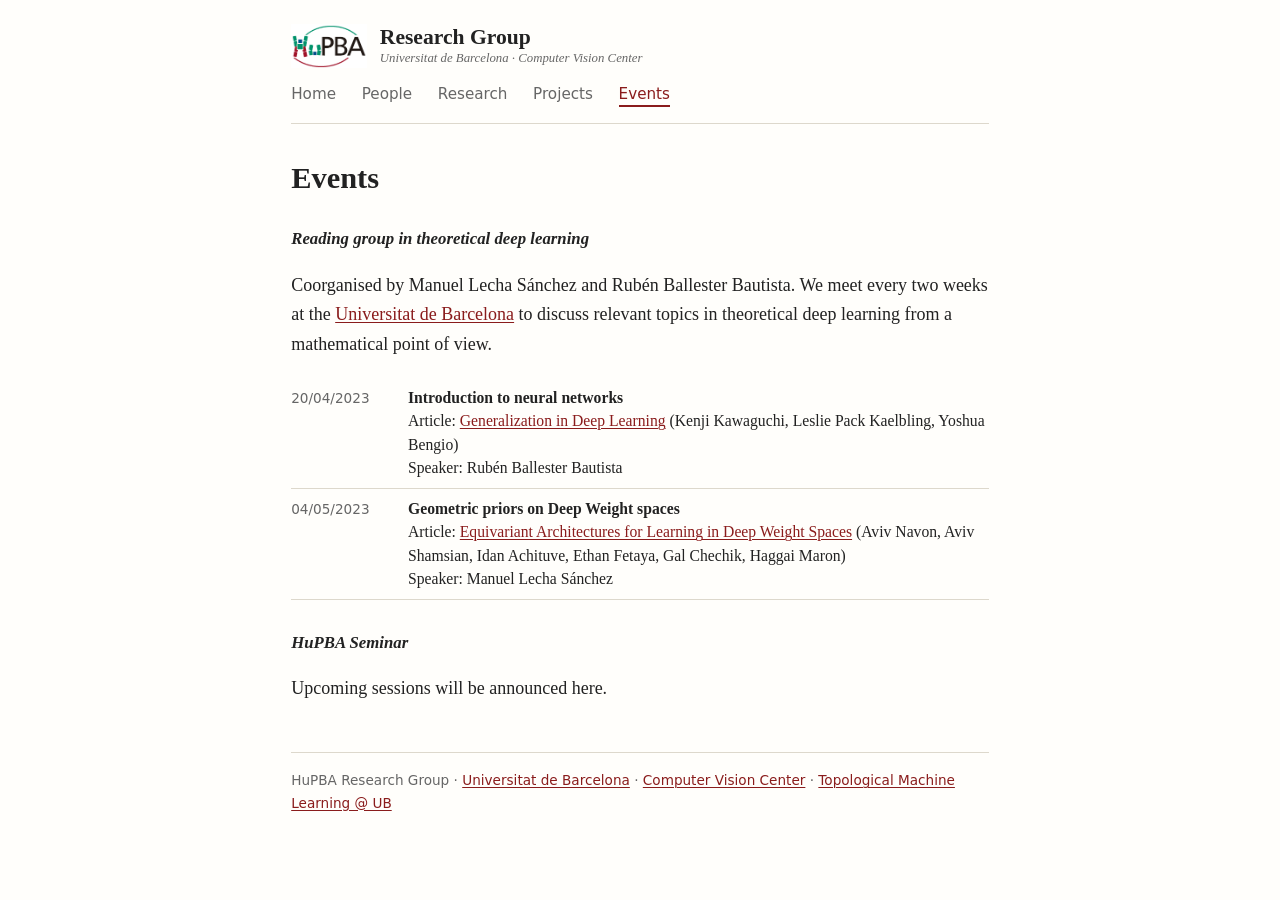
==== events.html @ 621f5a28 "Redisseny: format acadèmic multipàgina" ====
<!doctype html>
<html lang="en">
<head>
  <meta charset="utf-8">
  <meta name="viewport" content="width=device-width, initial-scale=1">
  <title>Events · HuPBA Research Group</title>
  <meta name="description" content="HuPBA is a research group in deep learning and computer vision at the Universitat de Barcelona and the Computer Vision Center.">
  <link rel="icon" href="assets/img/logo.png">
  <link rel="stylesheet" href="assets/style.css">
</head>
<body>
<div class="page">
  <header>
    <a class="brand" href="index.html"><img src="assets/img/logo.png" alt="HuPBA"><span>Research Group<small>Universitat de Barcelona · Computer Vision Center</small></span></a>
    <nav>
      <a href="index.html">Home</a>
      <a href="people.html">People</a>
      <a href="research.html">Research</a>
      <a href="projects.html">Projects</a>
      <a href="events.html" aria-current="page">Events</a>
    </nav>
  </header>
  <main>
    <h1>Events</h1>

    <h3>Reading group in theoretical deep learning</h3>
    <p>Coorganised by Manuel Lecha Sánchez and Rubén Ballester Bautista. We meet every two weeks at the <a href="https://mat.ub.edu/en/" rel="noopener">Universitat de Barcelona</a> to discuss relevant topics in theoretical deep learning from a mathematical point of view.</p>
    <ul class="projects">
      <li><span class="yr">20/04/2023</span><span><strong>Introduction to neural networks</strong><br>Article: <a href="https://arxiv.org/abs/1710.05468" rel="noopener">Generalization in Deep Learning</a> (Kenji Kawaguchi, Leslie Pack Kaelbling, Yoshua Bengio)<br>Speaker: Rubén Ballester Bautista</span></li>
      <li><span class="yr">04/05/2023</span><span><strong>Geometric priors on Deep Weight spaces</strong><br>Article: <a href="https://arxiv.org/abs/2301.12780" rel="noopener">Equivariant Architectures for Learning in Deep Weight Spaces</a> (Aviv Navon, Aviv Shamsian, Idan Achituve, Ethan Fetaya, Gal Chechik, Haggai Maron)<br>Speaker: Manuel Lecha Sánchez</span></li>
    </ul>
    <h3>HuPBA Seminar</h3>
    <p>Upcoming sessions will be announced here.</p>
  </main>
  <footer>
    HuPBA Research Group · <a href="https://www.ub.edu" rel="noopener">Universitat de Barcelona</a> · <a href="https://cvc.uab.es" rel="noopener">Computer Vision Center</a> · <a href="https://ub.edu/tml_ub" rel="noopener">Topological Machine Learning @ UB</a>
  </footer>
</div>
</body>
</html>
---- assets/style.css ----
:root{--bg:#fffefb;--fg:#222;--muted:#666;--accent:#8a1c1c;--line:#ddd8cc}
@media (prefers-color-scheme:dark){:root{--bg:#171614;--fg:#e6e3dc;--muted:#a39f95;--accent:#e08a7e;--line:#33312c}}
*{box-sizing:border-box}
html{scroll-padding-top:1rem}
body{margin:0;background:var(--bg);color:var(--fg);font:18px/1.65 Charter,"Iowan Old Style",Georgia,serif}
.page{max-width:46rem;margin:0 auto;padding:1.5rem 1.2rem 3rem}
a{color:var(--accent);text-decoration-thickness:1px;text-underline-offset:2px}
header{margin-bottom:2.2rem;border-bottom:1px solid var(--line);padding-bottom:1rem}
.brand{display:flex;align-items:center;gap:.8rem;text-decoration:none;color:var(--fg);margin-bottom:.9rem}
.brand img{height:44px;width:auto}
.brand span{font-size:1.35rem;font-weight:700;line-height:1.2}
.brand small{display:block;font-weight:400;font-size:.8rem;color:var(--muted);font-style:italic}
nav{font-family:system-ui,-apple-system,sans-serif;font-size:.95rem}
nav a{margin-right:1.3rem;color:var(--muted);text-decoration:none}
nav a:hover,nav a[aria-current]{color:var(--accent)}
nav a[aria-current]{border-bottom:2px solid var(--accent);padding-bottom:2px}
h1{font-size:1.9rem;line-height:1.2;margin:0 0 1.2rem}
h2{font-size:1.3rem;margin:2rem 0 .5rem}
h3{font-size:1.05rem;margin:1.8rem 0 .6rem;font-style:italic;font-weight:600}
.lead{font-size:1.15rem}
.topic{margin:0 0 2rem}
.topic h3{font-style:normal;font-size:1.25rem;margin-top:0}
.topic p{margin:.5rem 0}
.topic ul,main ul:not(.people):not(.projects){padding-left:1.2rem;margin:.3rem 0 .8rem}
.people{list-style:none;margin:0;padding:0;columns:2;column-gap:2rem}
.people li{break-inside:avoid;margin:0 0 .7rem}
.people a,.people .np{display:flex;align-items:center;gap:.8rem;text-decoration:none;color:var(--fg)}
.people a:hover span:last-child{color:var(--accent)}
.people img,.people .ph{width:48px;height:48px;border-radius:50%;object-fit:cover;object-position:50% 20%;flex:none;background:var(--line)}
.people .ph{display:flex;align-items:center;justify-content:center;font:600 .9rem system-ui,sans-serif;color:var(--muted)}
.projects{list-style:none;margin:0;padding:0}
.projects li{display:grid;grid-template-columns:6.5rem 1fr;gap:.8rem;padding:.5rem 0;border-bottom:1px solid var(--line);font-size:.98rem;line-height:1.5}
.projects .yr{color:var(--muted);font-family:system-ui,sans-serif;font-size:.85rem;padding-top:.15rem}
details{margin-top:1.2rem}
summary{cursor:pointer;color:var(--accent)}
footer{margin-top:3rem;padding-top:1rem;border-top:1px solid var(--line);color:var(--muted);font-size:.85rem;font-family:system-ui,sans-serif}
@media(max-width:560px){.people{columns:1}.projects li{grid-template-columns:1fr;gap:0}}
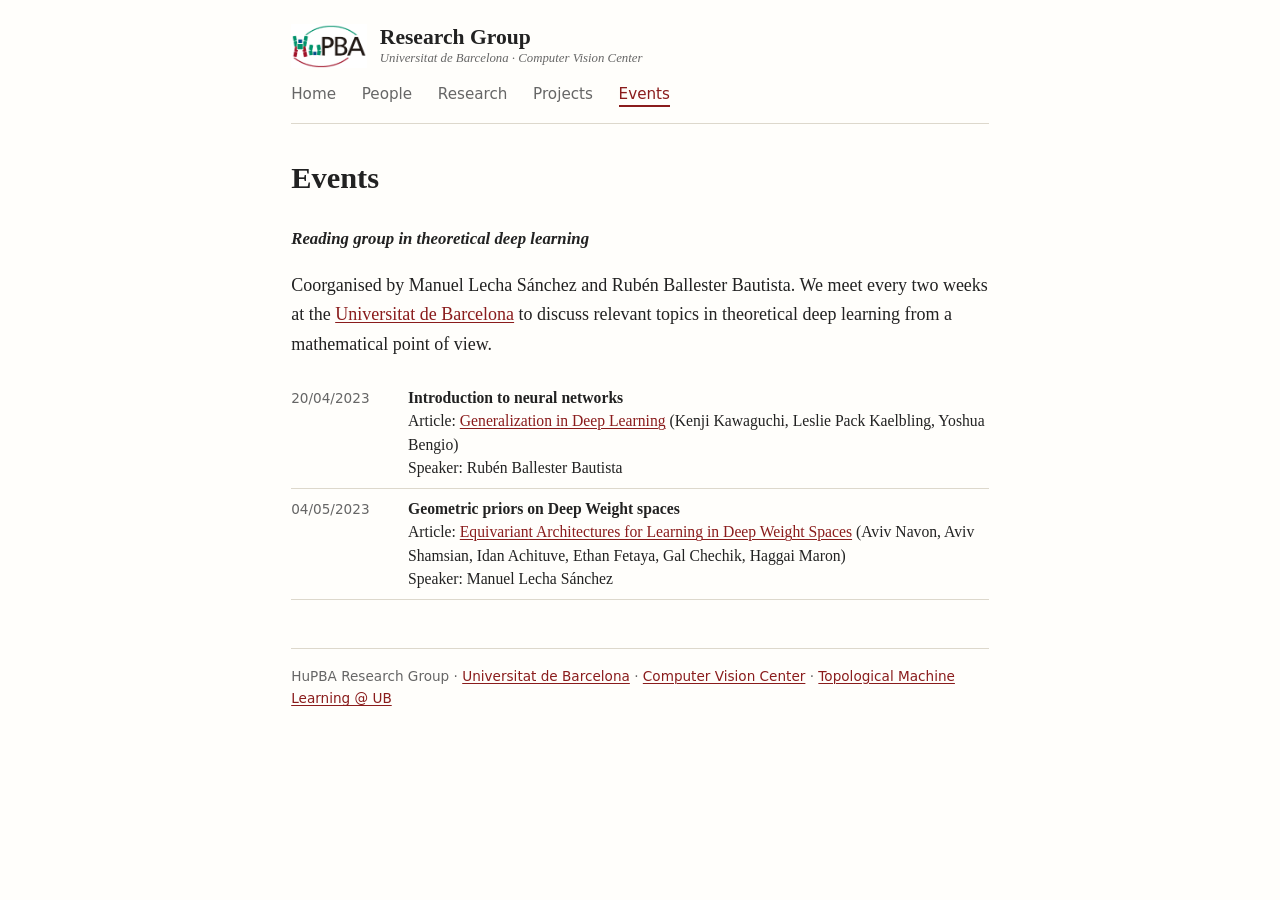
==== commit 8d36ebb6: "Base de treball: AGENTS/CLAUDE/DESIGN, agents, dades de persones i validació" ====
--- a/events.html
+++ b/events.html
@@ -29,8 +29,6 @@
       <li><span class="yr">20/04/2023</span><span><strong>Introduction to neural networks</strong><br>Article: <a href="https://arxiv.org/abs/1710.05468" rel="noopener">Generalization in Deep Learning</a> (Kenji Kawaguchi, Leslie Pack Kaelbling, Yoshua Bengio)<br>Speaker: Rubén Ballester Bautista</span></li>
       <li><span class="yr">04/05/2023</span><span><strong>Geometric priors on Deep Weight spaces</strong><br>Article: <a href="https://arxiv.org/abs/2301.12780" rel="noopener">Equivariant Architectures for Learning in Deep Weight Spaces</a> (Aviv Navon, Aviv Shamsian, Idan Achituve, Ethan Fetaya, Gal Chechik, Haggai Maron)<br>Speaker: Manuel Lecha Sánchez</span></li>
     </ul>
-    <h3>HuPBA Seminar</h3>
-    <p>Upcoming sessions will be announced here.</p>
   </main>
   <footer>
     HuPBA Research Group · <a href="https://www.ub.edu" rel="noopener">Universitat de Barcelona</a> · <a href="https://cvc.uab.es" rel="noopener">Computer Vision Center</a> · <a href="https://ub.edu/tml_ub" rel="noopener">Topological Machine Learning @ UB</a>
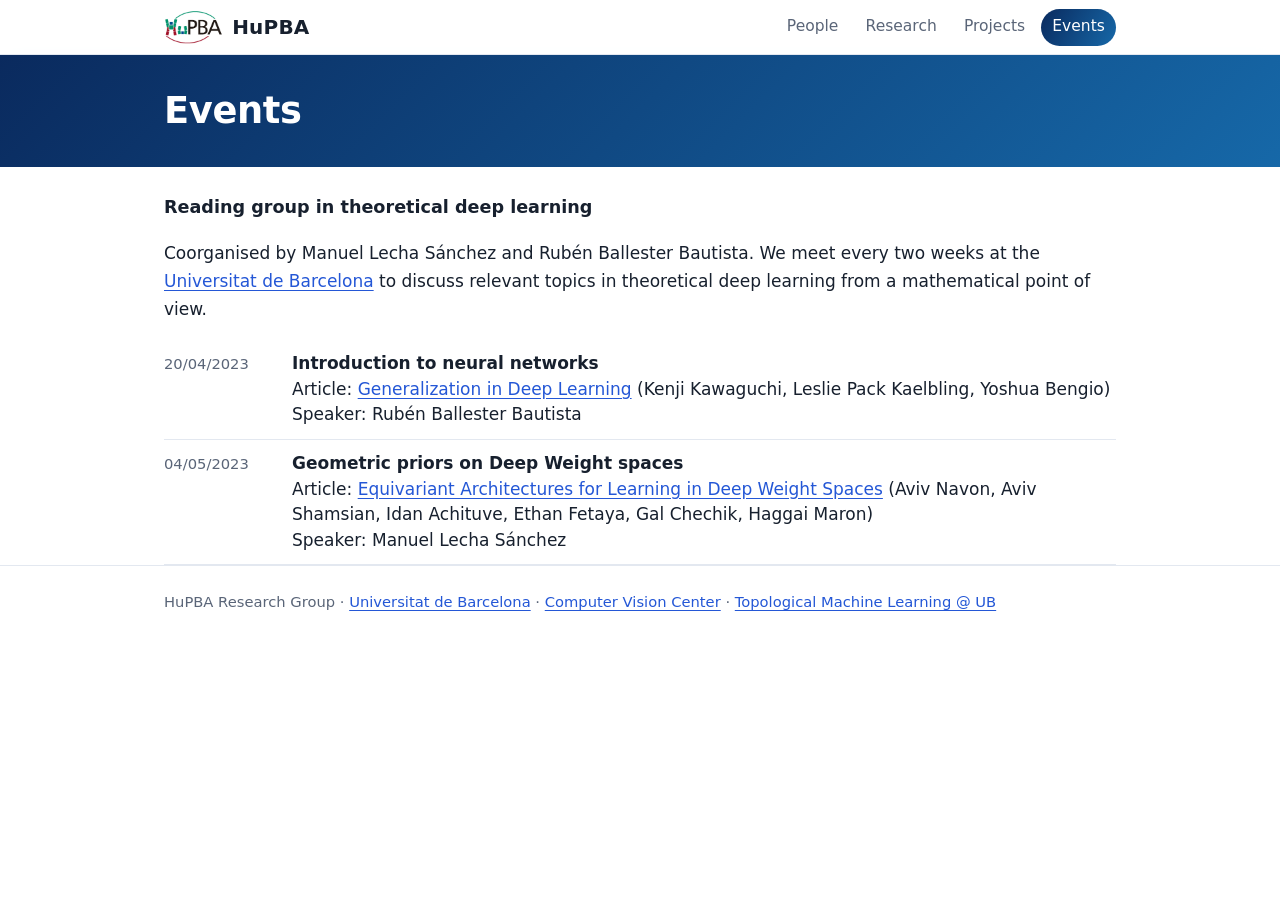
==== commit ea68d6f1: "Redisseny modern: degradats, il·lustració pròpia, menú visible, pàgines generades" ====
--- a/events.html
+++ b/events.html
@@ -9,30 +9,30 @@
   <link rel="stylesheet" href="assets/style.css">
 </head>
 <body>
-<div class="page">
-  <header>
-    <a class="brand" href="index.html"><img src="assets/img/logo.png" alt="HuPBA"><span>Research Group<small>Universitat de Barcelona · Computer Vision Center</small></span></a>
-    <nav>
-      <a href="index.html">Home</a>
+<a class="skip" href="#main">Skip to content</a>
+<header class="top">
+  <div class="wrap bar">
+    <a class="brand" href="index.html"><img src="assets/img/logo.png" alt="">HuPBA</a>
+    <nav aria-label="Main">
       <a href="people.html">People</a>
       <a href="research.html">Research</a>
       <a href="projects.html">Projects</a>
       <a href="events.html" aria-current="page">Events</a>
     </nav>
-  </header>
-  <main>
-    <h1>Events</h1>
-
+  </div>
+</header>
+<section class="band"><div class="wrap"><h1>Events</h1></div></section>
+<main id="main" class="wrap">
     <h3>Reading group in theoretical deep learning</h3>
     <p>Coorganised by Manuel Lecha Sánchez and Rubén Ballester Bautista. We meet every two weeks at the <a href="https://mat.ub.edu/en/" rel="noopener">Universitat de Barcelona</a> to discuss relevant topics in theoretical deep learning from a mathematical point of view.</p>
     <ul class="projects">
       <li><span class="yr">20/04/2023</span><span><strong>Introduction to neural networks</strong><br>Article: <a href="https://arxiv.org/abs/1710.05468" rel="noopener">Generalization in Deep Learning</a> (Kenji Kawaguchi, Leslie Pack Kaelbling, Yoshua Bengio)<br>Speaker: Rubén Ballester Bautista</span></li>
       <li><span class="yr">04/05/2023</span><span><strong>Geometric priors on Deep Weight spaces</strong><br>Article: <a href="https://arxiv.org/abs/2301.12780" rel="noopener">Equivariant Architectures for Learning in Deep Weight Spaces</a> (Aviv Navon, Aviv Shamsian, Idan Achituve, Ethan Fetaya, Gal Chechik, Haggai Maron)<br>Speaker: Manuel Lecha Sánchez</span></li>
     </ul>
-  </main>
-  <footer>
-    HuPBA Research Group · <a href="https://www.ub.edu" rel="noopener">Universitat de Barcelona</a> · <a href="https://cvc.uab.es" rel="noopener">Computer Vision Center</a> · <a href="https://ub.edu/tml_ub" rel="noopener">Topological Machine Learning @ UB</a>
-  </footer>
-</div>
+
+</main>
+<footer>
+  <div class="wrap">HuPBA Research Group · <a href="https://www.ub.edu" rel="noopener">Universitat de Barcelona</a> · <a href="https://cvc.uab.es" rel="noopener">Computer Vision Center</a> · <a href="https://ub.edu/tml_ub" rel="noopener">Topological Machine Learning @ UB</a></div>
+</footer>
 </body>
 </html>
--- a/assets/style.css
+++ b/assets/style.css
@@ -1,37 +1,61 @@
-:root{--bg:#fffefb;--fg:#222;--muted:#666;--accent:#8a1c1c;--line:#ddd8cc}
-@media (prefers-color-scheme:dark){:root{--bg:#171614;--fg:#e6e3dc;--muted:#a39f95;--accent:#e08a7e;--line:#33312c}}
+:root{--bg:#fff;--fg:#17202e;--muted:#5a6578;--accent:#2457d6;--line:#e3e8f0;--soft:#f4f7fb;--g1:#0a2a5e;--g2:#1668a8;--g3:#12a3a8}
+@media (prefers-color-scheme:dark){:root{--bg:#0e131b;--fg:#e8edf5;--muted:#9aa6b8;--accent:#7aa5ff;--line:#243044;--soft:#151c27;--g1:#08193a;--g2:#0f4a7c;--g3:#0c7f84}}
 *{box-sizing:border-box}
-html{scroll-padding-top:1rem}
-body{margin:0;background:var(--bg);color:var(--fg);font:18px/1.65 Charter,"Iowan Old Style",Georgia,serif}
-.page{max-width:46rem;margin:0 auto;padding:1.5rem 1.2rem 3rem}
-a{color:var(--accent);text-decoration-thickness:1px;text-underline-offset:2px}
-header{margin-bottom:2.2rem;border-bottom:1px solid var(--line);padding-bottom:1rem}
-.brand{display:flex;align-items:center;gap:.8rem;text-decoration:none;color:var(--fg);margin-bottom:.9rem}
-.brand img{height:44px;width:auto}
-.brand span{font-size:1.35rem;font-weight:700;line-height:1.2}
-.brand small{display:block;font-weight:400;font-size:.8rem;color:var(--muted);font-style:italic}
-nav{font-family:system-ui,-apple-system,sans-serif;font-size:.95rem}
-nav a{margin-right:1.3rem;color:var(--muted);text-decoration:none}
-nav a:hover,nav a[aria-current]{color:var(--accent)}
-nav a[aria-current]{border-bottom:2px solid var(--accent);padding-bottom:2px}
-h1{font-size:1.9rem;line-height:1.2;margin:0 0 1.2rem}
-h2{font-size:1.3rem;margin:2rem 0 .5rem}
-h3{font-size:1.05rem;margin:1.8rem 0 .6rem;font-style:italic;font-weight:600}
-.lead{font-size:1.15rem}
-.topic{margin:0 0 2rem}
-.topic h3{font-style:normal;font-size:1.25rem;margin-top:0}
-.topic p{margin:.5rem 0}
-.topic ul,main ul:not(.people):not(.projects){padding-left:1.2rem;margin:.3rem 0 .8rem}
-.people{list-style:none;margin:0;padding:0;columns:2;column-gap:2rem}
-.people li{break-inside:avoid;margin:0 0 .7rem}
-.people a,.people .np{display:flex;align-items:center;gap:.8rem;text-decoration:none;color:var(--fg)}
-.people a:hover span:last-child{color:var(--accent)}
-.people img,.people .ph{width:48px;height:48px;border-radius:50%;object-fit:cover;object-position:50% 20%;flex:none;background:var(--line)}
-.people .ph{display:flex;align-items:center;justify-content:center;font:600 .9rem system-ui,sans-serif;color:var(--muted)}
+html{scroll-padding-top:4.5rem}
+body{margin:0;background:var(--bg);color:var(--fg);font:17px/1.65 system-ui,-apple-system,"Segoe UI",Roboto,"Helvetica Neue",sans-serif;-webkit-font-smoothing:antialiased}
+.wrap{max-width:62rem;margin:0 auto;padding:0 1.25rem}
+a{color:var(--accent);text-underline-offset:3px}
+:focus-visible{outline:3px solid var(--accent);outline-offset:2px;border-radius:3px}
+.skip{position:absolute;left:-999px;top:0;background:var(--bg);padding:.5rem 1rem;z-index:10}
+.skip:focus{left:.5rem;top:.5rem}
+/* capçalera: menú sempre visible */
+.top{position:sticky;top:0;z-index:5;background:color-mix(in srgb,var(--bg) 88%,transparent);backdrop-filter:blur(10px);border-bottom:1px solid var(--line)}
+.bar{display:flex;align-items:center;justify-content:space-between;gap:.5rem 1.5rem;flex-wrap:wrap;padding-top:.55rem;padding-bottom:.55rem}
+.brand{display:flex;align-items:center;gap:.6rem;font-weight:800;font-size:1.25rem;letter-spacing:.01em;color:var(--fg);text-decoration:none}
+.brand img{height:34px;width:auto}
+nav{display:flex;flex-wrap:wrap;gap:.1rem .3rem}
+nav a{padding:.35rem .7rem;border-radius:999px;color:var(--muted);text-decoration:none;font-weight:500;font-size:.97rem}
+nav a:hover{color:var(--fg);background:var(--soft)}
+nav a[aria-current]{color:#fff;background:linear-gradient(120deg,var(--g1),var(--g2))}
+/* hero (Home) i banda (resta) */
+.hero{background:radial-gradient(120% 140% at 85% 0%,var(--g3) 0%,transparent 55%),linear-gradient(135deg,var(--g1),var(--g2));color:#fff}
+.hero .wrap{display:flex;align-items:center;justify-content:space-between;gap:2rem;padding-top:3rem;padding-bottom:3rem}
+.hero h1{font-size:clamp(2.6rem,7vw,4rem);line-height:1;margin:0 0 .4rem;letter-spacing:-.02em}
+.hero .expand{font-size:1.15rem;font-weight:600;margin:0 0 1rem;opacity:.95}
+.hero p{max-width:38rem;margin:.4rem 0}
+.hero a{color:#fff;text-decoration-color:rgba(255,255,255,.55)}
+.hero a:hover{text-decoration-color:#fff}
+.motif{width:clamp(110px,22vw,200px);height:auto;flex:none}
+.band{background:linear-gradient(135deg,var(--g1),var(--g2));color:#fff}
+.band .wrap{padding-top:1.6rem;padding-bottom:1.6rem}
+.band h1{margin:0;font-size:clamp(1.7rem,4vw,2.3rem);letter-spacing:-.01em}
+/* contingut */
+main{padding-top:2rem;padding-bottom:3rem}
+h2{font-size:1.45rem;margin:2.2rem 0 .8rem;letter-spacing:-.01em}
+main>h2:first-child,main>section:first-child>h2{margin-top:0}
+h3{font-size:1.1rem;margin:1.6rem 0 .5rem}
+.block{padding:2rem 0;border-bottom:1px solid var(--line)}
+.block:first-child{padding-top:0}.block:last-child{border-bottom:0}
+.block h2{margin-top:0}
+.lines{display:grid;gap:1.5rem 2.5rem;grid-template-columns:repeat(auto-fit,minmax(16rem,1fr))}
+.lines>div{border-left:3px solid;border-image:linear-gradient(var(--g2),var(--g3)) 1;padding-left:1rem}
+.lines h3{margin:0 0 .3rem}.lines p{margin:0}
+.more{margin:.8rem 0 0;font-weight:600}
+.topic{margin:0 0 2rem;padding-left:1rem;border-left:3px solid;border-image:linear-gradient(var(--g2),var(--g3)) 1}
+.topic h3{margin-top:0;font-size:1.25rem}.topic p{margin:.5rem 0}
+.topic ul,main ul:not(.people):not(.projects):not(.faces){padding-left:1.2rem;margin:.3rem 0 .8rem}
+/* persones */
+.people{list-style:none;margin:0;padding:0;display:grid;gap:.6rem 1.5rem;grid-template-columns:repeat(auto-fill,minmax(14rem,1fr))}
+.people a,.people .np{display:flex;align-items:center;gap:.8rem;padding:.35rem;border-radius:12px;text-decoration:none;color:var(--fg)}
+.people a:hover{background:var(--soft)}
+.people img,.people .ph,.faces img{width:56px;height:56px;border-radius:50%;object-fit:cover;object-position:50% 20%;flex:none;background:var(--soft);box-shadow:0 0 0 2px var(--bg),0 0 0 3px var(--line)}
+.people .ph{display:flex;align-items:center;justify-content:center;font-weight:700;color:var(--muted)}
+.faces{list-style:none;margin:0;padding:0;display:flex;flex-wrap:wrap;gap:.6rem}
+/* llistes amb any */
 .projects{list-style:none;margin:0;padding:0}
-.projects li{display:grid;grid-template-columns:6.5rem 1fr;gap:.8rem;padding:.5rem 0;border-bottom:1px solid var(--line);font-size:.98rem;line-height:1.5}
-.projects .yr{color:var(--muted);font-family:system-ui,sans-serif;font-size:.85rem;padding-top:.15rem}
-details{margin-top:1.2rem}
-summary{cursor:pointer;color:var(--accent)}
-footer{margin-top:3rem;padding-top:1rem;border-top:1px solid var(--line);color:var(--muted);font-size:.85rem;font-family:system-ui,sans-serif}
-@media(max-width:560px){.people{columns:1}.projects li{grid-template-columns:1fr;gap:0}}
+.projects li{display:grid;grid-template-columns:7rem 1fr;gap:1rem;padding:.7rem 0;border-bottom:1px solid var(--line);line-height:1.5}
+.projects .yr{color:var(--muted);font-variant-numeric:tabular-nums;font-size:.92rem;padding-top:.1rem}
+details{margin-top:1.2rem}summary{cursor:pointer;color:var(--accent);font-weight:600}
+footer{border-top:1px solid var(--line);padding:1.5rem 0 2.5rem;color:var(--muted);font-size:.92rem}
+@media(max-width:560px){.hero .wrap{flex-direction:column-reverse;align-items:flex-start;gap:1.2rem;padding-top:2rem;padding-bottom:2rem}.projects li{grid-template-columns:1fr;gap:0}}
+@media(prefers-reduced-motion:no-preference){nav a{transition:background .15s,color .15s}}
